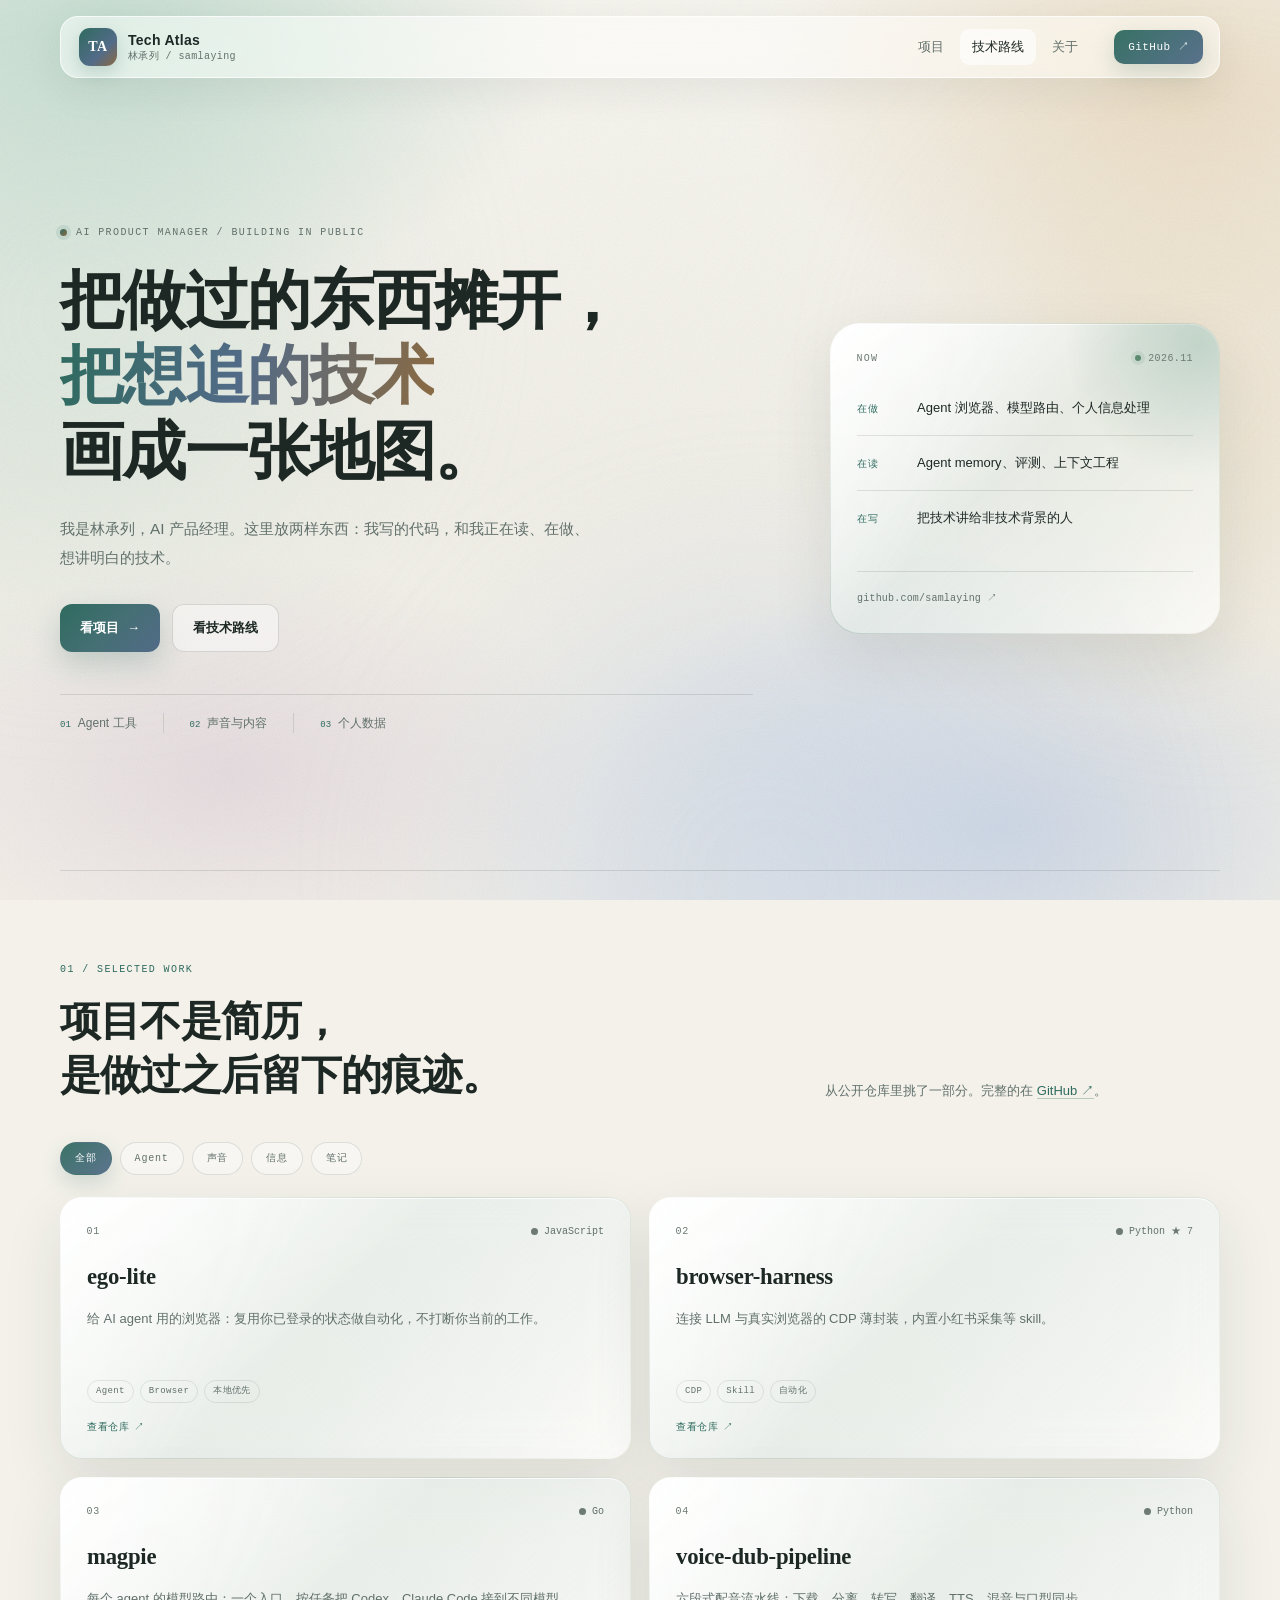
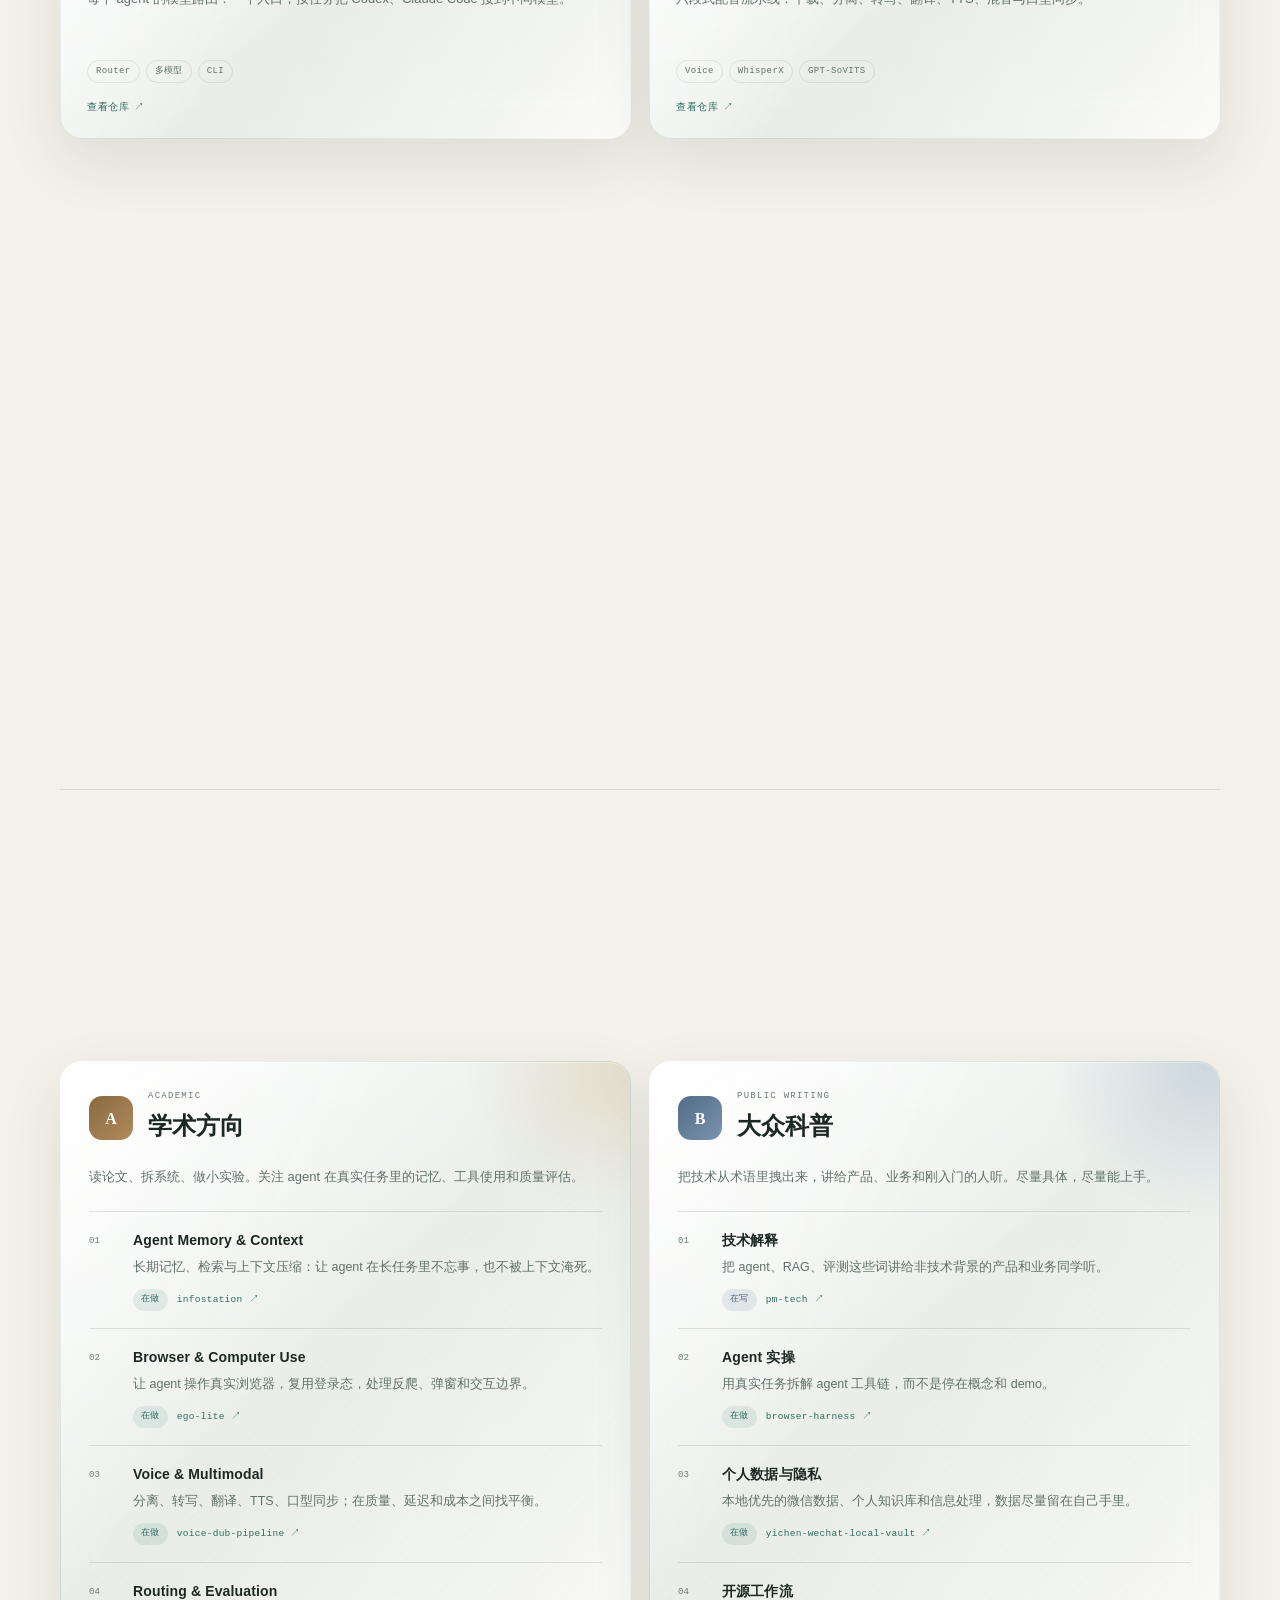
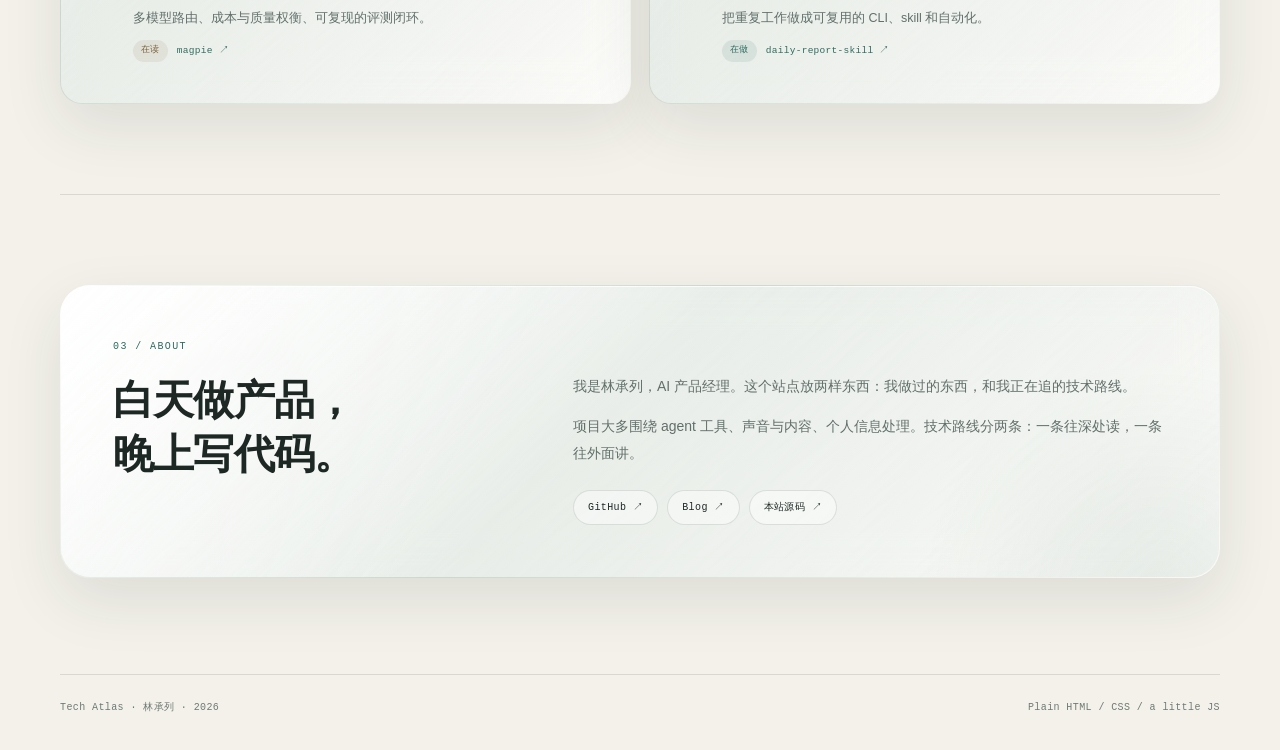
==== index.html @ 378dc0a2 "Launch Tech Atlas: projects and technical tracks" ====
<!DOCTYPE html>
<html lang="zh-CN">
<head>
  <meta charset="UTF-8">
  <meta name="viewport" content="width=device-width, initial-scale=1.0">
  <meta name="description" content="林承列（samlaying）的 GitHub 项目与技术路线：AI agent、浏览器自动化、声音与内容、个人信息处理；以及学术与大众科普两条线。">
  <meta name="theme-color" content="#f3f1ea">
  <meta property="og:title" content="Tech Atlas · 林承列">
  <meta property="og:description" content="我做过的东西，和我正在追的技术路线。">
  <meta property="og:type" content="website">
  <title>Tech Atlas · 林承列</title>
  <link rel="icon" href="data:image/svg+xml,%3Csvg xmlns='http://www.w3.org/2000/svg' viewBox='0 0 64 64'%3E%3Cdefs%3E%3ClinearGradient id='g' x1='0' y1='0' x2='1' y2='1'%3E%3Cstop offset='0' stop-color='%232f6b5f'/%3E%3Cstop offset='1' stop-color='%23526b88'/%3E%3C/linearGradient%3E%3C/defs%3E%3Crect width='64' height='64' rx='16' fill='url(%23g)'/%3E%3Ctext x='32' y='42' font-family='Georgia,serif' font-size='24' font-weight='700' fill='%23fff' text-anchor='middle'%3ETA%3C/text%3E%3C/svg%3E">
  <link rel="stylesheet" href="./styles.css">
</head>
<body>
  <a class="skip-link" href="#main">跳到主要内容</a>

  <div class="backdrop" aria-hidden="true">
    <span class="wash wash-a"></span>
    <span class="wash wash-b"></span>
    <span class="wash wash-c"></span>
    <span class="grain"></span>
  </div>

  <header class="nav">
    <a class="brand" href="#top" aria-label="Tech Atlas 首页">
      <span class="brand-mark" aria-hidden="true">TA</span>
      <span class="brand-text">
        <strong>Tech Atlas</strong>
        <small>林承列 / samlaying</small>
      </span>
    </a>

    <nav class="nav-links" aria-label="主导航">
      <a href="#work">项目</a>
      <a href="#tracks">技术路线</a>
      <a href="#about">关于</a>
    </nav>

    <a class="nav-cta" href="https://github.com/samlaying" target="_blank" rel="noreferrer">
      GitHub <span aria-hidden="true">↗</span>
    </a>
  </header>

  <main id="main">
    <section class="hero" id="top">
      <div class="hero-copy">
        <p class="eyebrow"><span class="eyebrow-dot"></span>AI PRODUCT MANAGER / BUILDING IN PUBLIC</p>
        <h1>
          把做过的东西摊开，<br>
          <span class="grad">把想追的技术</span><br>
          画成一张地图。
        </h1>
        <p class="lede">我是林承列，AI 产品经理。这里放两样东西：我写的代码，和我正在读、在做、想讲明白的技术。</p>
        <div class="hero-actions">
          <a class="button button-primary" href="#work">看项目 <span aria-hidden="true">→</span></a>
          <a class="button button-ghost" href="#tracks">看技术路线</a>
        </div>
        <ul class="hero-meta" aria-label="关注方向">
          <li><span>01</span> Agent 工具</li>
          <li><span>02</span> 声音与内容</li>
          <li><span>03</span> 个人数据</li>
        </ul>
      </div>

      <aside class="hero-card glass" aria-label="当前状态">
        <div class="card-head">
          <span>NOW</span>
          <span class="status"><i></i>2026.11</span>
        </div>
        <div class="now-list">
          <div class="now-item">
            <span class="now-k">在做</span>
            <p>Agent 浏览器、模型路由、个人信息处理</p>
          </div>
          <div class="now-item">
            <span class="now-k">在读</span>
            <p>Agent memory、评测、上下文工程</p>
          </div>
          <div class="now-item">
            <span class="now-k">在写</span>
            <p>把技术讲给非技术背景的人</p>
          </div>
        </div>
        <div class="card-foot">
          <a href="https://github.com/samlaying" target="_blank" rel="noreferrer">github.com/samlaying ↗</a>
        </div>
      </aside>
    </section>

    <section class="section" id="work">
      <header class="section-head" data-reveal>
        <div>
          <p class="section-kicker">01 / SELECTED WORK</p>
          <h2>项目不是简历，<br>是做过之后留下的痕迹。</h2>
        </div>
        <p class="section-note">从公开仓库里挑了一部分。完整的在 <a href="https://github.com/samlaying?tab=repositories" target="_blank" rel="noreferrer">GitHub ↗</a>。</p>
      </header>

      <div class="filters" role="group" aria-label="项目筛选" data-reveal>
        <button class="filter is-active" type="button" data-filter="all" aria-pressed="true">全部</button>
        <button class="filter" type="button" data-filter="agent" aria-pressed="false">Agent</button>
        <button class="filter" type="button" data-filter="voice" aria-pressed="false">声音</button>
        <button class="filter" type="button" data-filter="info" aria-pressed="false">信息</button>
        <button class="filter" type="button" data-filter="notes" aria-pressed="false">笔记</button>
      </div>

      <div class="project-grid">
        <article class="project glass" data-category="agent" data-reveal>
          <div class="project-top">
            <span class="project-index">01</span>
            <span class="project-lang"><i class="lang-js"></i>JavaScript</span>
          </div>
          <h3><a href="https://github.com/samlaying/ego-lite" target="_blank" rel="noreferrer">ego-lite</a></h3>
          <p>给 AI agent 用的浏览器：复用你已登录的状态做自动化，不打断你当前的工作。</p>
          <div class="project-tags"><span>Agent</span><span>Browser</span><span>本地优先</span></div>
          <a class="project-link" href="https://github.com/samlaying/ego-lite" target="_blank" rel="noreferrer" aria-label="打开 ego-lite 仓库">查看仓库 <span aria-hidden="true">↗</span></a>
        </article>

        <article class="project glass" data-category="agent" data-reveal>
          <div class="project-top">
            <span class="project-index">02</span>
            <span class="project-lang"><i class="lang-python"></i>Python <b>★ 7</b></span>
          </div>
          <h3><a href="https://github.com/samlaying/browser-harness" target="_blank" rel="noreferrer">browser-harness</a></h3>
          <p>连接 LLM 与真实浏览器的 CDP 薄封装，内置小红书采集等 skill。</p>
          <div class="project-tags"><span>CDP</span><span>Skill</span><span>自动化</span></div>
          <a class="project-link" href="https://github.com/samlaying/browser-harness" target="_blank" rel="noreferrer" aria-label="打开 browser-harness 仓库">查看仓库 <span aria-hidden="true">↗</span></a>
        </article>

        <article class="project glass" data-category="agent" data-reveal>
          <div class="project-top">
            <span class="project-index">03</span>
            <span class="project-lang"><i class="lang-go"></i>Go</span>
          </div>
          <h3><a href="https://github.com/samlaying/magpie" target="_blank" rel="noreferrer">magpie</a></h3>
          <p>每个 agent 的模型路由：一个入口，按任务把 Codex、Claude Code 接到不同模型。</p>
          <div class="project-tags"><span>Router</span><span>多模型</span><span>CLI</span></div>
          <a class="project-link" href="https://github.com/samlaying/magpie" target="_blank" rel="noreferrer" aria-label="打开 magpie 仓库">查看仓库 <span aria-hidden="true">↗</span></a>
        </article>

        <article class="project glass" data-category="voice" data-reveal>
          <div class="project-top">
            <span class="project-index">04</span>
            <span class="project-lang"><i class="lang-python"></i>Python</span>
          </div>
          <h3><a href="https://github.com/samlaying/voice-dub-pipeline" target="_blank" rel="noreferrer">voice-dub-pipeline</a></h3>
          <p>六段式配音流水线：下载、分离、转写、翻译、TTS、混音与口型同步。</p>
          <div class="project-tags"><span>Voice</span><span>WhisperX</span><span>GPT-SoVITS</span></div>
          <a class="project-link" href="https://github.com/samlaying/voice-dub-pipeline" target="_blank" rel="noreferrer" aria-label="打开 voice-dub-pipeline 仓库">查看仓库 <span aria-hidden="true">↗</span></a>
        </article>

        <article class="project glass" data-category="info" data-reveal>
          <div class="project-top">
            <span class="project-index">05</span>
            <span class="project-lang"><i class="lang-js"></i>JavaScript</span>
          </div>
          <h3><a href="https://github.com/samlaying/infostation" target="_blank" rel="noreferrer">infostation</a></h3>
          <p>AI 驱动的个人信息处理中枢，把碎片信息整理成可检索、可复用的结构。</p>
          <div class="project-tags"><span>Info</span><span>SQLite</span><span>Agent</span></div>
          <a class="project-link" href="https://github.com/samlaying/infostation" target="_blank" rel="noreferrer" aria-label="打开 infostation 仓库">查看仓库 <span aria-hidden="true">↗</span></a>
        </article>

        <article class="project glass" data-category="info" data-reveal>
          <div class="project-top">
            <span class="project-index">06</span>
            <span class="project-lang"><i class="lang-python"></i>Python <b>★ 25</b></span>
          </div>
          <h3><a href="https://github.com/samlaying/daily-report-skill" target="_blank" rel="noreferrer">daily-report-skill</a></h3>
          <p>截图 → AI 分析 → 分类 → Markdown 日报，把每天的输入沉淀成可回看的记录。</p>
          <div class="project-tags"><span>Workflow</span><span>Vision</span><span>Markdown</span></div>
          <a class="project-link" href="https://github.com/samlaying/daily-report-skill" target="_blank" rel="noreferrer" aria-label="打开 daily-report-skill 仓库">查看仓库 <span aria-hidden="true">↗</span></a>
        </article>

        <article class="project glass" data-category="notes" data-reveal>
          <div class="project-top">
            <span class="project-index">07</span>
            <span class="project-lang"><i class="lang-python"></i>Python</span>
          </div>
          <h3><a href="https://github.com/samlaying/md2resume" target="_blank" rel="noreferrer">md2resume</a></h3>
          <p>Markdown + 证件照生成简历 PDF / HTML / PNG，让内容与排版分开。</p>
          <div class="project-tags"><span>Resume</span><span>Markdown</span><span>PDF</span></div>
          <a class="project-link" href="https://github.com/samlaying/md2resume" target="_blank" rel="noreferrer" aria-label="打开 md2resume 仓库">查看仓库 <span aria-hidden="true">↗</span></a>
        </article>

        <article class="project glass" data-category="notes" data-reveal>
          <div class="project-top">
            <span class="project-index">08</span>
            <span class="project-lang"><i class="lang-python"></i>Python</span>
          </div>
          <h3><a href="https://github.com/samlaying/pm-tech" target="_blank" rel="noreferrer">pm-tech</a></h3>
          <p>写给非技术背景产品经理的技术科普：10 个模块，短文独立可读。</p>
          <div class="project-tags"><span>Writing</span><span>PM</span><span>科普</span></div>
          <a class="project-link" href="https://github.com/samlaying/pm-tech" target="_blank" rel="noreferrer" aria-label="打开 pm-tech 仓库">查看仓库 <span aria-hidden="true">↗</span></a>
        </article>
      </div>
    </section>

    <section class="section" id="tracks">
      <header class="section-head" data-reveal>
        <div>
          <p class="section-kicker">02 / TRACKS</p>
          <h2>两条线：<br>一条往深处读，一条往外面讲。</h2>
        </div>
        <p class="section-note">不是完整的知识体系，是最近持续投入、愿意反复琢磨的方向。</p>
      </header>

      <div class="track-grid">
        <article class="track glass track-academic" data-reveal>
          <header class="track-head">
            <span class="track-mark">A</span>
            <div>
              <p class="track-en">ACADEMIC</p>
              <h3>学术方向</h3>
            </div>
          </header>
          <p class="track-intro">读论文、拆系统、做小实验。关注 agent 在真实任务里的记忆、工具使用和质量评估。</p>
          <ol class="track-list">
            <li>
              <span class="track-no">01</span>
              <div class="track-body">
                <h4>Agent Memory &amp; Context</h4>
                <p>长期记忆、检索与上下文压缩：让 agent 在长任务里不忘事，也不被上下文淹死。</p>
                <div class="track-foot"><span class="pill pill-doing">在做</span><a href="https://github.com/samlaying/infostation" target="_blank" rel="noreferrer">infostation ↗</a></div>
              </div>
            </li>
            <li>
              <span class="track-no">02</span>
              <div class="track-body">
                <h4>Browser &amp; Computer Use</h4>
                <p>让 agent 操作真实浏览器，复用登录态，处理反爬、弹窗和交互边界。</p>
                <div class="track-foot"><span class="pill pill-doing">在做</span><a href="https://github.com/samlaying/ego-lite" target="_blank" rel="noreferrer">ego-lite ↗</a></div>
              </div>
            </li>
            <li>
              <span class="track-no">03</span>
              <div class="track-body">
                <h4>Voice &amp; Multimodal</h4>
                <p>分离、转写、翻译、TTS、口型同步；在质量、延迟和成本之间找平衡。</p>
                <div class="track-foot"><span class="pill pill-doing">在做</span><a href="https://github.com/samlaying/voice-dub-pipeline" target="_blank" rel="noreferrer">voice-dub-pipeline ↗</a></div>
              </div>
            </li>
            <li>
              <span class="track-no">04</span>
              <div class="track-body">
                <h4>Routing &amp; Evaluation</h4>
                <p>多模型路由、成本与质量权衡、可复现的评测闭环。</p>
                <div class="track-foot"><span class="pill pill-reading">在读</span><a href="https://github.com/samlaying/magpie" target="_blank" rel="noreferrer">magpie ↗</a></div>
              </div>
            </li>
          </ol>
        </article>

        <article class="track glass track-public" data-reveal>
          <header class="track-head">
            <span class="track-mark">B</span>
            <div>
              <p class="track-en">PUBLIC WRITING</p>
              <h3>大众科普</h3>
            </div>
          </header>
          <p class="track-intro">把技术从术语里拽出来，讲给产品、业务和刚入门的人听。尽量具体，尽量能上手。</p>
          <ol class="track-list">
            <li>
              <span class="track-no">01</span>
              <div class="track-body">
                <h4>技术解释</h4>
                <p>把 agent、RAG、评测这些词讲给非技术背景的产品和业务同学听。</p>
                <div class="track-foot"><span class="pill pill-writing">在写</span><a href="https://github.com/samlaying/pm-tech" target="_blank" rel="noreferrer">pm-tech ↗</a></div>
              </div>
            </li>
            <li>
              <span class="track-no">02</span>
              <div class="track-body">
                <h4>Agent 实操</h4>
                <p>用真实任务拆解 agent 工具链，而不是停在概念和 demo。</p>
                <div class="track-foot"><span class="pill pill-doing">在做</span><a href="https://github.com/samlaying/browser-harness" target="_blank" rel="noreferrer">browser-harness ↗</a></div>
              </div>
            </li>
            <li>
              <span class="track-no">03</span>
              <div class="track-body">
                <h4>个人数据与隐私</h4>
                <p>本地优先的微信数据、个人知识库和信息处理，数据尽量留在自己手里。</p>
                <div class="track-foot"><span class="pill pill-doing">在做</span><a href="https://github.com/samlaying/yichen-wechat-local-vault" target="_blank" rel="noreferrer">yichen-wechat-local-vault ↗</a></div>
              </div>
            </li>
            <li>
              <span class="track-no">04</span>
              <div class="track-body">
                <h4>开源工作流</h4>
                <p>把重复工作做成可复用的 CLI、skill 和自动化。</p>
                <div class="track-foot"><span class="pill pill-doing">在做</span><a href="https://github.com/samlaying/daily-report-skill" target="_blank" rel="noreferrer">daily-report-skill ↗</a></div>
              </div>
            </li>
          </ol>
        </article>
      </div>
    </section>

    <section class="section about" id="about">
      <div class="about-panel glass" data-reveal>
        <p class="section-kicker">03 / ABOUT</p>
        <div class="about-grid">
          <div>
            <h2>白天做产品，<br>晚上写代码。</h2>
          </div>
          <div class="about-copy">
            <p>我是林承列，AI 产品经理。这个站点放两样东西：我做过的东西，和我正在追的技术路线。</p>
            <p>项目大多围绕 agent 工具、声音与内容、个人信息处理。技术路线分两条：一条往深处读，一条往外面讲。</p>
            <div class="about-links">
              <a href="https://github.com/samlaying" target="_blank" rel="noreferrer">GitHub <span aria-hidden="true">↗</span></a>
              <a href="https://justin3go.com" target="_blank" rel="noreferrer">Blog <span aria-hidden="true">↗</span></a>
              <a href="https://github.com/samlaying/tech-atlas" target="_blank" rel="noreferrer">本站源码 <span aria-hidden="true">↗</span></a>
            </div>
          </div>
        </div>
      </div>
    </section>
  </main>

  <footer class="footer">
    <p>Tech Atlas · 林承列 · <span id="year">2026</span></p>
    <p>Plain HTML / CSS / a little JS</p>
  </footer>

  <script src="./script.js"></script>
</body>
</html>
---- styles.css ----
:root {
  --paper: #f3f1ea;
  --ink: #1d2825;
  --muted: #61706b;
  --faint: #6d7a74;
  --line: rgba(29, 40, 37, 0.12);
  --line-strong: rgba(29, 40, 37, 0.2);
  --accent: #2f6b5f;
  --accent-2: #526b88;
  --ochre: #8a6a42;
  --glass: rgba(255, 255, 255, 0.52);
  --glass-strong: rgba(255, 255, 255, 0.72);
  --shadow: 0 22px 60px rgba(32, 48, 44, 0.1);
  --shadow-lift: 0 28px 70px rgba(32, 48, 44, 0.14);
  --radius: 22px;
  --radius-lg: 30px;
  --serif: "Songti SC", "Noto Serif SC", "Source Han Serif SC", "STSong", Georgia, serif;
  --sans: -apple-system, BlinkMacSystemFont, "PingFang SC", "Noto Sans SC", "Microsoft YaHei", sans-serif;
  --mono: "SF Mono", "JetBrains Mono", "Cascadia Code", Menlo, Consolas, monospace;
}

* {
  box-sizing: border-box;
}

html {
  scroll-behavior: smooth;
}

body {
  margin: 0;
  background: var(--paper);
  color: var(--ink);
  font-family: var(--sans);
  font-size: 16px;
  line-height: 1.7;
  -webkit-font-smoothing: antialiased;
  text-rendering: optimizeLegibility;
  overflow-x: hidden;
}

a {
  color: inherit;
  text-decoration: none;
}

button {
  font: inherit;
}

::selection {
  background: rgba(47, 107, 95, 0.2);
}

a:focus-visible,
button:focus-visible {
  outline: 2px solid rgba(47, 107, 95, 0.55);
  outline-offset: 3px;
  border-radius: 4px;
}

.skip-link {
  position: fixed;
  top: -100px;
  left: 24px;
  z-index: 100;
  padding: 10px 16px;
  border-radius: 10px;
  background: var(--ink);
  color: #fff;
  transition: top 0.2s ease;
}

.skip-link:focus {
  top: 16px;
}

/* ---------- background ---------- */

.backdrop {
  position: fixed;
  inset: 0;
  z-index: -2;
  overflow: hidden;
  background:
    radial-gradient(52% 44% at 8% 4%, rgba(190, 219, 205, 0.85) 0%, rgba(190, 219, 205, 0) 70%),
    radial-gradient(46% 38% at 92% 10%, rgba(232, 216, 188, 0.78) 0%, rgba(232, 216, 188, 0) 72%),
    radial-gradient(48% 42% at 78% 92%, rgba(190, 204, 226, 0.72) 0%, rgba(190, 204, 226, 0) 70%),
    radial-gradient(40% 34% at 18% 86%, rgba(214, 199, 214, 0.5) 0%, rgba(214, 199, 214, 0) 72%),
    linear-gradient(180deg, #f7f5ef 0%, #f1efe8 52%, #f5f2ea 100%);
}

.wash {
  position: absolute;
  border-radius: 50%;
  filter: blur(90px);
  opacity: 0.5;
  will-change: transform;
}

.wash-a {
  width: 520px;
  height: 520px;
  left: -180px;
  top: 6%;
  background: linear-gradient(140deg, #bcd9ca, #dce8df);
  animation: drift-a 28s ease-in-out infinite alternate;
}

.wash-b {
  width: 460px;
  height: 460px;
  right: -160px;
  top: 18%;
  background: linear-gradient(140deg, #e7d5b6, #efe3cc);
  animation: drift-b 34s ease-in-out infinite alternate;
}

.wash-c {
  width: 560px;
  height: 560px;
  left: 38%;
  bottom: -260px;
  background: linear-gradient(140deg, #c3d1e5, #d9e1ec);
  animation: drift-c 30s ease-in-out infinite alternate;
}

.grain {
  position: absolute;
  inset: 0;
  opacity: 0.24;
  pointer-events: none;
  background-image: url("data:image/svg+xml,%3Csvg xmlns='http://www.w3.org/2000/svg' width='180' height='180'%3E%3Cfilter id='n'%3E%3CfeTurbulence type='fractalNoise' baseFrequency='.85' numOctaves='3' stitchTiles='stitch'/%3E%3C/filter%3E%3Crect width='100%25' height='100%25' filter='url(%23n)' opacity='.38'/%3E%3C/svg%3E");
  mix-blend-mode: multiply;
}

@keyframes drift-a {
  from { transform: translate3d(0, 0, 0) scale(1); }
  to { transform: translate3d(60px, 40px, 0) scale(1.08); }
}

@keyframes drift-b {
  from { transform: translate3d(0, 0, 0) scale(1); }
  to { transform: translate3d(-50px, 30px, 0) scale(1.06); }
}

@keyframes drift-c {
  from { transform: translate3d(0, 0, 0) scale(1); }
  to { transform: translate3d(30px, -40px, 0) scale(1.05); }
}

/* ---------- glass ---------- */

.glass {
  position: relative;
  background:
    linear-gradient(145deg, rgba(255, 255, 255, 0.7), rgba(255, 255, 255, 0.4)) padding-box,
    linear-gradient(135deg, rgba(255, 255, 255, 0.95), rgba(128, 166, 153, 0.34) 46%, rgba(255, 255, 255, 0.58)) border-box;
  border: 1px solid transparent;
  border-radius: var(--radius);
  box-shadow: var(--shadow), inset 0 1px 0 rgba(255, 255, 255, 0.72);
  -webkit-backdrop-filter: blur(22px) saturate(128%);
  backdrop-filter: blur(22px) saturate(128%);
}

.glass::before {
  content: "";
  position: absolute;
  inset: 0;
  border-radius: inherit;
  pointer-events: none;
  background: linear-gradient(120deg, rgba(255, 255, 255, 0.5), rgba(255, 255, 255, 0) 38%);
  opacity: 0.65;
}

.glass > * {
  position: relative;
  z-index: 1;
}

@supports not ((backdrop-filter: blur(1px)) or (-webkit-backdrop-filter: blur(1px))) {
  .glass {
    background: rgba(255, 255, 255, 0.9);
  }
}

/* ---------- nav ---------- */

.nav {
  position: sticky;
  top: 16px;
  z-index: 40;
  width: min(1160px, calc(100% - 48px));
  margin: 16px auto 0;
  padding: 11px 16px 11px 18px;
  display: flex;
  align-items: center;
  gap: 24px;
  border: 1px solid rgba(255, 255, 255, 0.7);
  border-radius: 18px;
  background: rgba(255, 255, 255, 0.52);
  box-shadow: 0 12px 40px rgba(32, 48, 44, 0.07);
  -webkit-backdrop-filter: blur(20px) saturate(140%);
  backdrop-filter: blur(20px) saturate(140%);
}

.brand {
  display: inline-flex;
  align-items: center;
  gap: 11px;
  min-width: 0;
}

.brand-mark {
  width: 38px;
  height: 38px;
  display: grid;
  place-items: center;
  flex: 0 0 auto;
  border-radius: 11px;
  background: linear-gradient(135deg, #2f6b5f 0%, #526b88 62%, #8a6a42 100%);
  color: #fff;
  font-family: var(--serif);
  font-size: 14px;
  font-weight: 700;
  letter-spacing: 0.04em;
  box-shadow: 0 6px 18px rgba(47, 107, 95, 0.22);
}

.brand-text {
  display: flex;
  flex-direction: column;
  line-height: 1.15;
}

.brand-text strong {
  font-size: 14px;
  font-weight: 650;
  letter-spacing: 0.02em;
}

.brand-text small {
  margin-top: 3px;
  color: var(--muted);
  font-family: var(--mono);
  font-size: 10px;
  letter-spacing: 0.04em;
}

.nav-links {
  display: flex;
  align-items: center;
  gap: 4px;
  margin-left: auto;
}

.nav-links a {
  padding: 7px 12px;
  border-radius: 9px;
  color: var(--muted);
  font-size: 13px;
  transition: background 0.2s ease, color 0.2s ease;
}

.nav-links a:hover,
.nav-links a[aria-current="true"] {
  background: rgba(255, 255, 255, 0.6);
  color: var(--ink);
}

.nav-cta {
  flex: 0 0 auto;
  padding: 8px 14px;
  border-radius: 10px;
  background: linear-gradient(135deg, rgba(47, 107, 95, 0.96), rgba(82, 107, 136, 0.96));
  color: #fff;
  font-family: var(--mono);
  font-size: 11px;
  letter-spacing: 0.04em;
  box-shadow: 0 8px 22px rgba(47, 107, 95, 0.2);
  transition: transform 0.2s ease, box-shadow 0.2s ease;
}

.nav-cta:hover {
  transform: translateY(-1px);
  box-shadow: 0 12px 26px rgba(47, 107, 95, 0.26);
}

/* ---------- layout ---------- */

main {
  width: min(1160px, calc(100% - 48px));
  margin: 0 auto;
}

.hero {
  min-height: calc(100vh - 108px);
  display: grid;
  grid-template-columns: minmax(0, 1.28fr) minmax(320px, 0.72fr);
  gap: clamp(36px, 6vw, 84px);
  align-items: center;
  padding: clamp(64px, 9vh, 110px) 0 72px;
}

.eyebrow,
.section-kicker,
.track-en {
  margin: 0;
  color: var(--muted);
  font-family: var(--mono);
  font-size: 10px;
  font-weight: 500;
  letter-spacing: 0.14em;
  text-transform: uppercase;
}

.eyebrow {
  display: flex;
  align-items: center;
  gap: 9px;
  margin-bottom: 22px;
}

.eyebrow-dot {
  width: 7px;
  height: 7px;
  border-radius: 50%;
  background: linear-gradient(135deg, #2f6b5f, #8a6a42);
  box-shadow: 0 0 0 4px rgba(47, 107, 95, 0.1);
}

h1 {
  margin: 0;
  font-family: var(--serif);
  font-size: clamp(2.55rem, 5vw, 4.5rem);
  font-weight: 600;
  line-height: 1.18;
  letter-spacing: -0.025em;
}

.grad {
  background: linear-gradient(100deg, #2f6b5f 0%, #526b88 48%, #8a6a42 100%);
  -webkit-background-clip: text;
  background-clip: text;
  color: transparent;
}

.lede {
  max-width: 35em;
  margin: 26px 0 0;
  color: var(--muted);
  font-size: clamp(0.95rem, 1.2vw, 1.05rem);
  line-height: 1.85;
}

.hero-actions {
  display: flex;
  flex-wrap: wrap;
  gap: 12px;
  margin-top: 32px;
}

.button {
  display: inline-flex;
  align-items: center;
  gap: 8px;
  padding: 12px 20px;
  border-radius: 12px;
  font-size: 13px;
  font-weight: 600;
  transition: transform 0.2s ease, box-shadow 0.2s ease, background 0.2s ease;
}

.button-primary {
  background: linear-gradient(135deg, #2f6b5f 0%, #456f74 52%, #526b88 100%);
  color: #fff;
  box-shadow: 0 12px 28px rgba(47, 107, 95, 0.22);
}

.button-primary:hover {
  transform: translateY(-2px);
  box-shadow: 0 16px 34px rgba(47, 107, 95, 0.28);
}

.button-ghost {
  border: 1px solid rgba(29, 40, 37, 0.14);
  background: rgba(255, 255, 255, 0.44);
  color: var(--ink);
  -webkit-backdrop-filter: blur(12px);
  backdrop-filter: blur(12px);
}

.button-ghost:hover {
  background: rgba(255, 255, 255, 0.72);
  transform: translateY(-2px);
}

.hero-meta {
  display: flex;
  flex-wrap: wrap;
  gap: 0;
  margin: 42px 0 0;
  padding: 18px 0 0;
  border-top: 1px solid var(--line);
  list-style: none;
}

.hero-meta li {
  display: flex;
  align-items: baseline;
  gap: 7px;
  padding-right: 26px;
  margin-right: 26px;
  border-right: 1px solid var(--line);
  color: var(--muted);
  font-size: 12px;
}

.hero-meta li:last-child {
  padding-right: 0;
  margin-right: 0;
  border-right: 0;
}

.hero-meta span {
  color: var(--accent);
  font-family: var(--mono);
  font-size: 9px;
}

.hero-card {
  border-radius: var(--radius-lg);
  padding: 26px;
  overflow: hidden;
}

.hero-card::after {
  content: "";
  position: absolute;
  width: 280px;
  height: 280px;
  right: -120px;
  top: -120px;
  border-radius: 50%;
  background: radial-gradient(circle, rgba(139, 178, 162, 0.42), rgba(139, 178, 162, 0) 68%);
  pointer-events: none;
}

.card-head,
.card-foot {
  display: flex;
  align-items: center;
  justify-content: space-between;
  gap: 12px;
  color: var(--faint);
  font-family: var(--mono);
  font-size: 10px;
  letter-spacing: 0.12em;
}

.status {
  display: inline-flex;
  align-items: center;
  gap: 7px;
  letter-spacing: 0.04em;
}

.status i {
  width: 6px;
  height: 6px;
  border-radius: 50%;
  background: #5c8b70;
  box-shadow: 0 0 0 4px rgba(92, 139, 112, 0.12);
}

.now-list {
  margin: 26px 0;
}

.now-item {
  display: grid;
  grid-template-columns: 48px 1fr;
  gap: 12px;
  padding: 16px 0;
  border-top: 1px solid var(--line);
}

.now-item:first-child {
  border-top: 0;
  padding-top: 4px;
}

.now-k {
  color: var(--accent);
  font-family: var(--mono);
  font-size: 10px;
  letter-spacing: 0.1em;
  padding-top: 4px;
}

.now-item p {
  margin: 0;
  color: var(--ink);
  font-size: 13px;
  line-height: 1.7;
}

.card-foot {
  padding-top: 18px;
  border-top: 1px solid var(--line);
}

.card-foot a {
  color: var(--muted);
  letter-spacing: 0.02em;
}

.card-foot a:hover {
  color: var(--accent);
}

/* ---------- sections ---------- */

.section {
  padding: clamp(72px, 10vh, 120px) 0;
  border-top: 1px solid var(--line);
}

.section-head {
  display: grid;
  grid-template-columns: minmax(0, 1.3fr) minmax(220px, 0.7fr);
  gap: 32px;
  align-items: end;
  margin-bottom: 40px;
}

.section-kicker {
  margin-bottom: 16px;
  color: var(--accent);
}

h2 {
  margin: 0;
  font-family: var(--serif);
  font-size: clamp(1.8rem, 3.2vw, 2.8rem);
  font-weight: 600;
  line-height: 1.32;
  letter-spacing: -0.02em;
}

.section-note {
  margin: 0;
  color: var(--muted);
  font-size: 13px;
  line-height: 1.8;
}

.section-note a {
  color: var(--accent);
  border-bottom: 1px solid rgba(47, 107, 95, 0.3);
}

/* ---------- filters ---------- */

.filters {
  display: flex;
  flex-wrap: wrap;
  gap: 8px;
  margin-bottom: 22px;
}

.filter {
  padding: 7px 14px;
  border: 1px solid rgba(29, 40, 37, 0.12);
  border-radius: 999px;
  background: rgba(255, 255, 255, 0.4);
  color: var(--muted);
  font-family: var(--mono);
  font-size: 10px;
  letter-spacing: 0.08em;
  cursor: pointer;
  transition: background 0.2s ease, color 0.2s ease, border-color 0.2s ease;
}

.filter:hover {
  border-color: rgba(47, 107, 95, 0.28);
  color: var(--ink);
}

.filter.is-active {
  border-color: transparent;
  background: linear-gradient(135deg, rgba(47, 107, 95, 0.94), rgba(82, 107, 136, 0.94));
  color: #fff;
  box-shadow: 0 8px 20px rgba(47, 107, 95, 0.18);
}

/* ---------- projects ---------- */

.project-grid {
  display: grid;
  grid-template-columns: repeat(2, minmax(0, 1fr));
  gap: 18px;
}

.project {
  display: flex;
  flex-direction: column;
  min-height: 262px;
  padding: 25px 26px 22px;
  transition: transform 0.25s ease, box-shadow 0.25s ease;
}

.project:hover {
  transform: translateY(-4px);
  box-shadow: var(--shadow-lift), inset 0 1px 0 rgba(255, 255, 255, 0.72);
}

.project-top {
  display: flex;
  align-items: center;
  justify-content: space-between;
  gap: 12px;
  margin-bottom: 18px;
}

.project-index {
  color: var(--faint);
  font-family: var(--mono);
  font-size: 10px;
  letter-spacing: 0.08em;
}

.project-lang {
  display: inline-flex;
  align-items: center;
  gap: 6px;
  color: var(--muted);
  font-family: var(--mono);
  font-size: 10px;
}

.project-lang b {
  color: var(--faint);
  font-weight: 500;
}

.project-lang i {
  width: 7px;
  height: 7px;
  border-radius: 50%;
  background: var(--faint);
}

.lang-js { background: #d8b64a; }
.lang-python { background: #5b8bb5; }
.lang-go { background: #57a6b8; }

.project h3 {
  margin: 0 0 10px;
  font-family: var(--serif);
  font-size: 1.42rem;
  font-weight: 600;
  letter-spacing: -0.01em;
}

.project h3 a {
  background: linear-gradient(90deg, var(--ink), var(--ink)) no-repeat 0 100% / 0 1px;
  transition: background-size 0.3s ease;
}

.project h3 a:hover {
  background-size: 100% 1px;
}

.project p {
  flex: 1;
  margin: 0;
  color: var(--muted);
  font-size: 13px;
  line-height: 1.8;
}

.project-tags {
  display: flex;
  flex-wrap: wrap;
  gap: 6px;
  margin: 18px 0 16px;
}

.project-tags span {
  padding: 3px 8px;
  border: 1px solid rgba(29, 40, 37, 0.1);
  border-radius: 999px;
  color: var(--muted);
  font-family: var(--mono);
  font-size: 9px;
  letter-spacing: 0.04em;
}

.project-link {
  display: inline-flex;
  align-items: center;
  gap: 5px;
  width: fit-content;
  color: var(--accent);
  font-family: var(--mono);
  font-size: 10px;
  letter-spacing: 0.06em;
}

.project-link span {
  transition: transform 0.2s ease;
}

.project-link:hover span {
  transform: translate(2px, -2px);
}

/* ---------- tracks ---------- */

.track-grid {
  display: grid;
  grid-template-columns: repeat(2, minmax(0, 1fr));
  gap: 18px;
}

.track {
  padding: 27px 28px 24px;
  overflow: hidden;
}

.track::after {
  content: "";
  position: absolute;
  width: 320px;
  height: 320px;
  right: -150px;
  top: -160px;
  border-radius: 50%;
  pointer-events: none;
}

.track-academic::after {
  background: radial-gradient(circle, rgba(210, 178, 128, 0.3), rgba(210, 178, 128, 0) 70%);
}

.track-public::after {
  background: radial-gradient(circle, rgba(133, 160, 191, 0.3), rgba(133, 160, 191, 0) 70%);
}

.track-head {
  display: flex;
  align-items: center;
  gap: 15px;
  margin-bottom: 18px;
}

.track-mark {
  width: 44px;
  height: 44px;
  display: grid;
  place-items: center;
  flex: 0 0 auto;
  border-radius: 13px;
  color: #fff;
  font-family: var(--serif);
  font-size: 16px;
  font-weight: 600;
}

.track-academic .track-mark {
  background: linear-gradient(135deg, #8a6a42, #b08a5b);
}

.track-public .track-mark {
  background: linear-gradient(135deg, #526b88, #7b93ad);
}

.track-head h3 {
  margin: 2px 0 0;
  font-family: var(--serif);
  font-size: 1.5rem;
  font-weight: 600;
}

.track-en {
  font-size: 9px;
  color: var(--faint);
}

.track-intro {
  margin: 0 0 22px;
  color: var(--muted);
  font-size: 13px;
  line-height: 1.8;
}

.track-list {
  margin: 0;
  padding: 0;
  list-style: none;
}

.track-list li {
  display: grid;
  grid-template-columns: 34px 1fr;
  gap: 10px;
  padding: 17px 0;
  border-top: 1px solid var(--line);
}

.track-no {
  color: var(--faint);
  font-family: var(--mono);
  font-size: 9px;
  padding-top: 5px;
}

.track-body h4 {
  margin: 0 0 5px;
  font-size: 14px;
  font-weight: 650;
  letter-spacing: 0.01em;
}

.track-body p {
  margin: 0;
  color: var(--muted);
  font-size: 12.5px;
  line-height: 1.75;
}

.track-foot {
  display: flex;
  align-items: center;
  gap: 9px;
  margin-top: 10px;
}

.track-foot a {
  color: var(--accent);
  font-family: var(--mono);
  font-size: 9.5px;
  letter-spacing: 0.03em;
}

.pill {
  padding: 3px 8px;
  border-radius: 999px;
  font-family: var(--mono);
  font-size: 9px;
  letter-spacing: 0.04em;
}

.pill-doing {
  background: rgba(47, 107, 95, 0.1);
  color: #2f6b5f;
}

.pill-reading {
  background: rgba(138, 106, 66, 0.11);
  color: #7c603c;
}

.pill-writing {
  background: rgba(82, 107, 136, 0.12);
  color: #4d6480;
}

/* ---------- about ---------- */

.about {
  padding-bottom: 96px;
}

.about-panel {
  padding: clamp(28px, 5vw, 52px);
  border-radius: var(--radius-lg);
  overflow: hidden;
}

.about-panel::after {
  content: "";
  position: absolute;
  width: 480px;
  height: 480px;
  right: -180px;
  bottom: -260px;
  border-radius: 50%;
  background: radial-gradient(circle, rgba(189, 205, 196, 0.35), rgba(189, 205, 196, 0) 70%);
  pointer-events: none;
}

.about-grid {
  display: grid;
  grid-template-columns: minmax(0, 0.8fr) minmax(0, 1.2fr);
  gap: clamp(28px, 5vw, 72px);
  align-items: start;
  margin-top: 18px;
}

.about-copy p {
  margin: 0 0 14px;
  color: var(--muted);
  font-size: 14px;
  line-height: 1.9;
}

.about-links {
  display: flex;
  flex-wrap: wrap;
  gap: 9px;
  margin-top: 24px;
}

.about-links a {
  padding: 8px 14px;
  border: 1px solid rgba(29, 40, 37, 0.12);
  border-radius: 999px;
  background: rgba(255, 255, 255, 0.42);
  font-family: var(--mono);
  font-size: 10px;
  letter-spacing: 0.04em;
  transition: background 0.2s ease, border-color 0.2s ease;
}

.about-links a:hover {
  background: rgba(255, 255, 255, 0.78);
  border-color: rgba(47, 107, 95, 0.3);
}

/* ---------- footer ---------- */

.footer {
  width: min(1160px, calc(100% - 48px));
  margin: 0 auto;
  padding: 24px 0 34px;
  display: flex;
  justify-content: space-between;
  gap: 16px;
  border-top: 1px solid var(--line);
  color: var(--faint);
  font-family: var(--mono);
  font-size: 10px;
  letter-spacing: 0.04em;
}

.footer p {
  margin: 0;
}

/* ---------- reveal ---------- */

.will-reveal {
  opacity: 0;
  transform: translateY(18px);
  transition: opacity 0.7s ease, transform 0.7s ease;
}

.will-reveal.is-visible {
  opacity: 1;
  transform: none;
}

/* ---------- responsive ---------- */

@media (max-width: 920px) {
  .hero {
    grid-template-columns: 1fr;
    min-height: 0;
    gap: 42px;
    padding-top: 72px;
  }

  .hero-card {
    max-width: 560px;
  }

  .section-head {
    grid-template-columns: 1fr;
    gap: 14px;
  }

  .track-grid {
    grid-template-columns: 1fr;
  }

  .about-grid {
    grid-template-columns: 1fr;
  }
}

@media (max-width: 720px) {
  .nav {
    top: 10px;
    width: calc(100% - 32px);
    margin-top: 10px;
    gap: 12px;
  }

  .nav-links {
    display: none;
  }

  .nav-cta {
    margin-left: auto;
  }

  main,
  .footer {
    width: calc(100% - 32px);
  }

  .hero {
    padding-top: 56px;
    padding-bottom: 56px;
  }

  h1 {
    font-size: clamp(2.2rem, 9vw, 3rem);
  }

  .lede {
    margin-top: 20px;
  }

  .hero-meta {
    margin-top: 32px;
  }

  .hero-meta li {
    padding-right: 14px;
    margin-right: 14px;
  }

  .project-grid {
    grid-template-columns: 1fr;
  }

  .project {
    min-height: 0;
  }

  .section {
    padding: 64px 0;
  }

  .about {
    padding-bottom: 64px;
  }

  .footer {
    flex-direction: column;
    gap: 6px;
  }
}

@media (prefers-reduced-motion: reduce) {
  html {
    scroll-behavior: auto;
  }

  *,
  *::before,
  *::after {
    animation-duration: 0.001ms !important;
    animation-iteration-count: 1 !important;
    transition-duration: 0.001ms !important;
  }

  .will-reveal {
    opacity: 1;
    transform: none;
  }
}
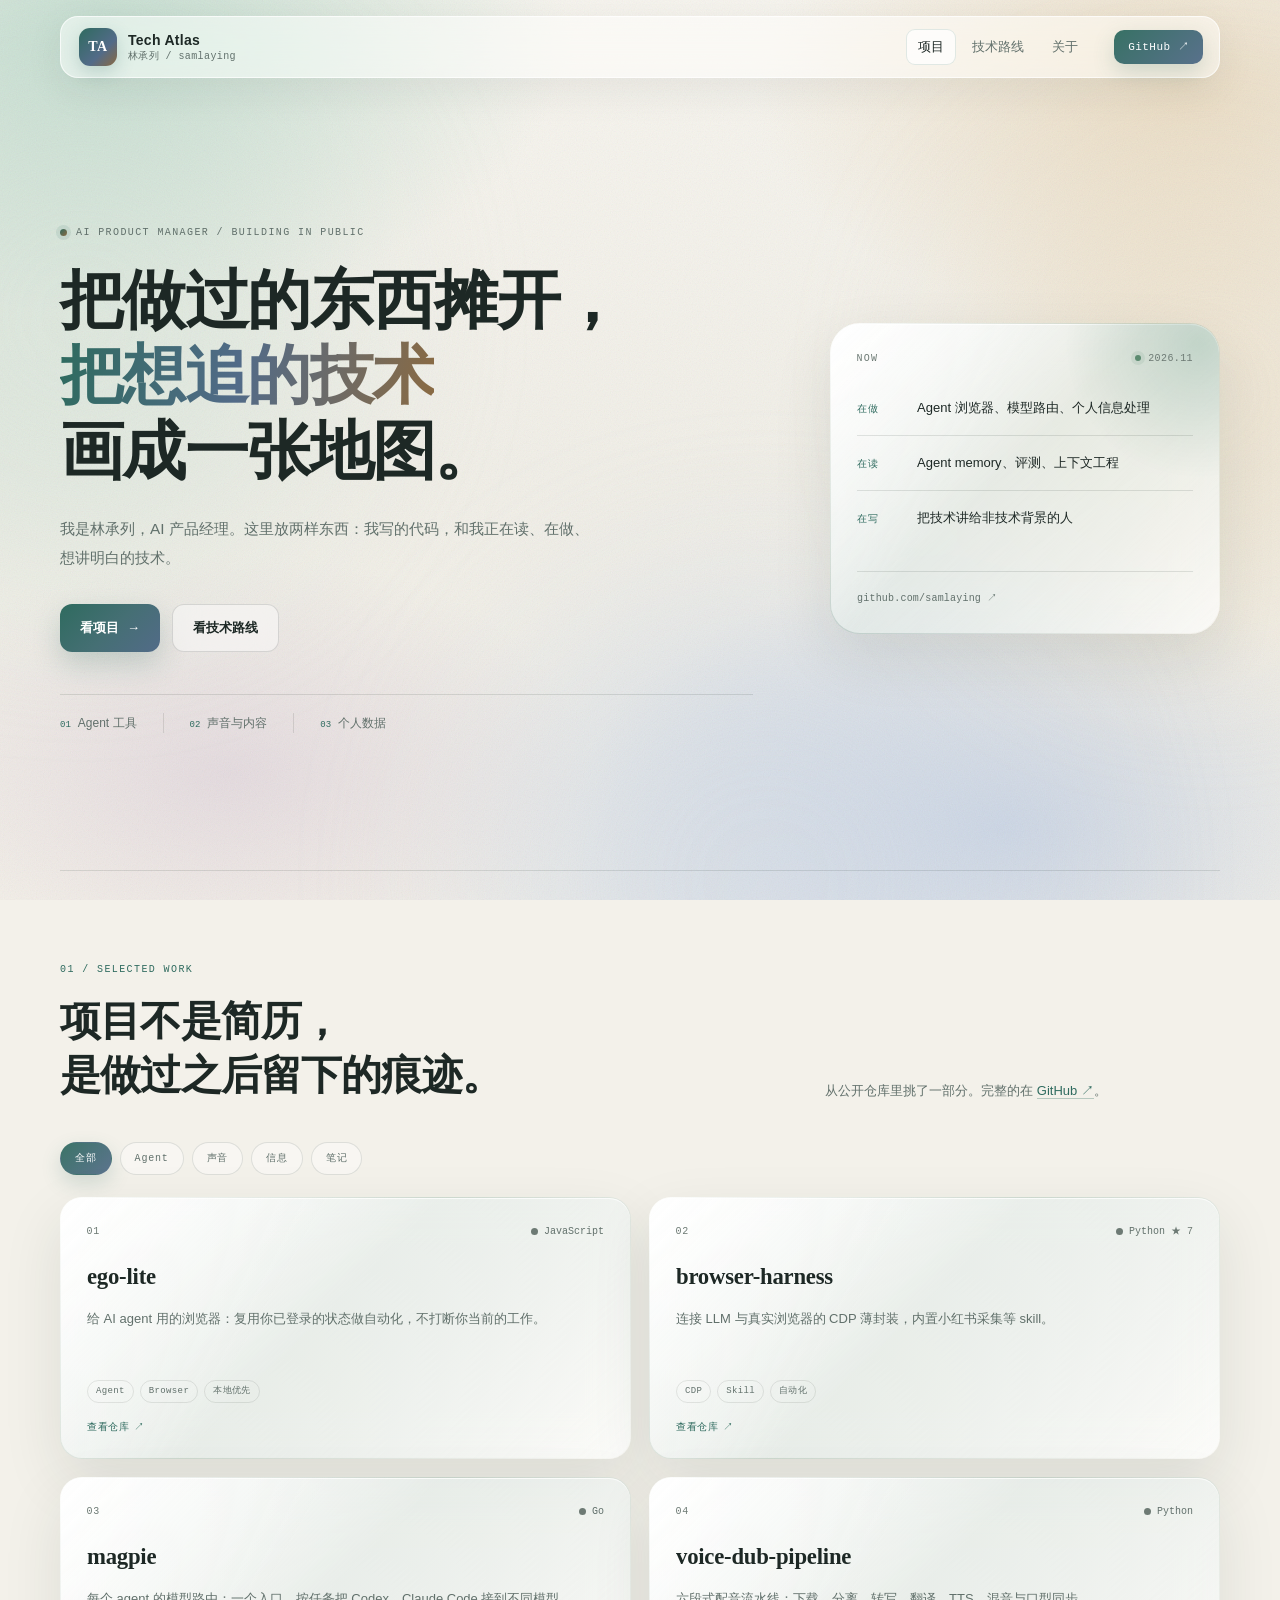
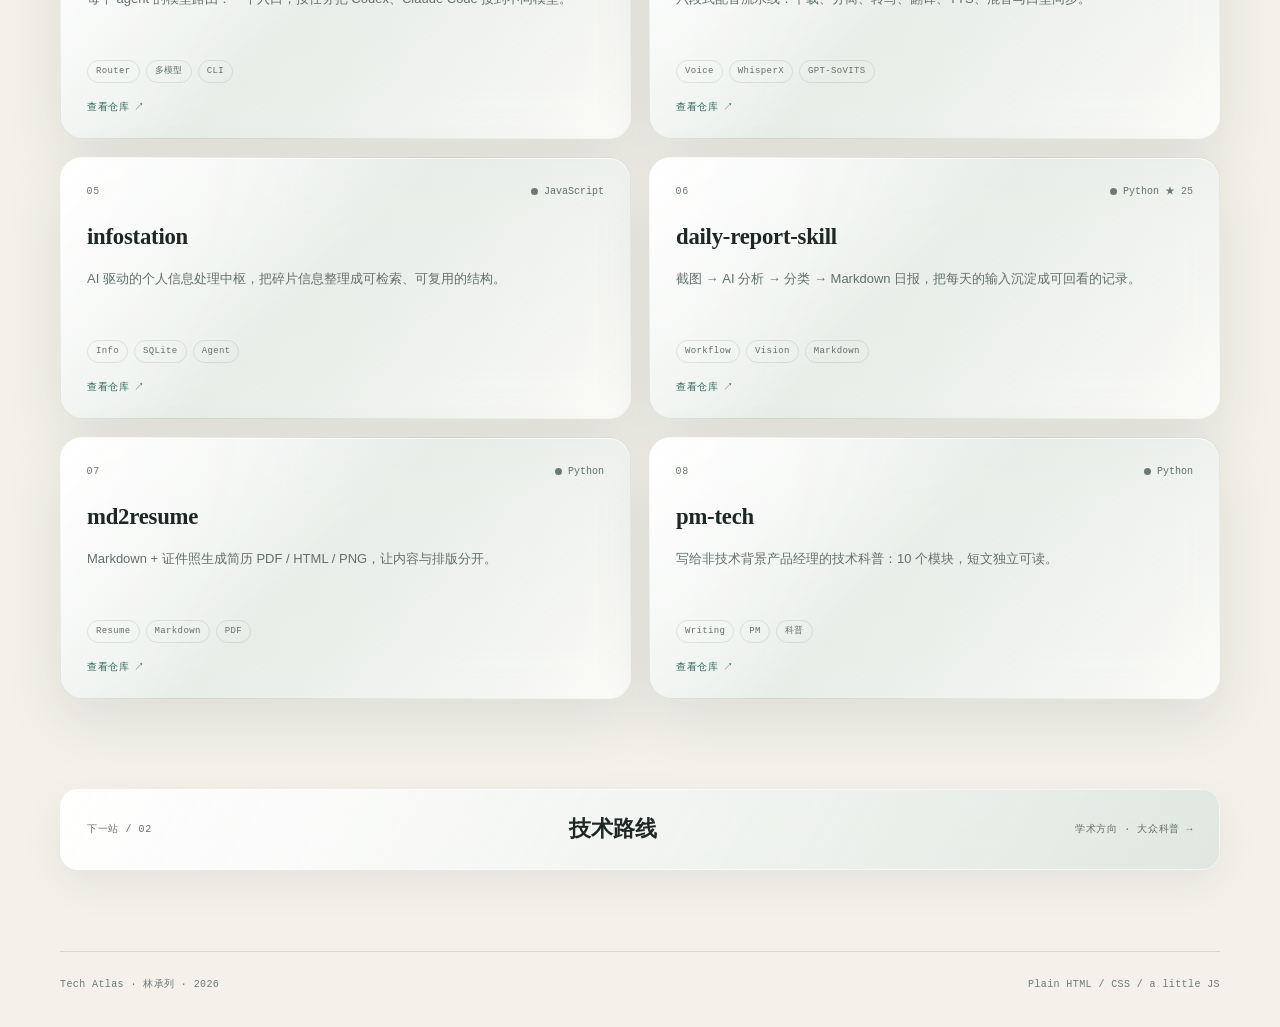
==== commit 501152ee: "Split site into project, tracks, and about pages" ====
--- a/index.html
+++ b/index.html
@@ -3,16 +3,16 @@
 <head>
   <meta charset="UTF-8">
   <meta name="viewport" content="width=device-width, initial-scale=1.0">
-  <meta name="description" content="林承列（samlaying）的 GitHub 项目与技术路线：AI agent、浏览器自动化、声音与内容、个人信息处理；以及学术与大众科普两条线。">
+  <meta name="description" content="林承列（samlaying）的 GitHub 项目：AI agent、浏览器自动化、声音与内容、个人信息处理。">
   <meta name="theme-color" content="#f3f1ea">
-  <meta property="og:title" content="Tech Atlas · 林承列">
-  <meta property="og:description" content="我做过的东西，和我正在追的技术路线。">
+  <meta property="og:title" content="项目 · Tech Atlas">
+  <meta property="og:description" content="我做过的东西：Agent 工具、声音与内容、个人信息处理。">
   <meta property="og:type" content="website">
-  <title>Tech Atlas · 林承列</title>
+  <title>项目 · Tech Atlas · 林承列</title>
   <link rel="icon" href="data:image/svg+xml,%3Csvg xmlns='http://www.w3.org/2000/svg' viewBox='0 0 64 64'%3E%3Cdefs%3E%3ClinearGradient id='g' x1='0' y1='0' x2='1' y2='1'%3E%3Cstop offset='0' stop-color='%232f6b5f'/%3E%3Cstop offset='1' stop-color='%23526b88'/%3E%3C/linearGradient%3E%3C/defs%3E%3Crect width='64' height='64' rx='16' fill='url(%23g)'/%3E%3Ctext x='32' y='42' font-family='Georgia,serif' font-size='24' font-weight='700' fill='%23fff' text-anchor='middle'%3ETA%3C/text%3E%3C/svg%3E">
   <link rel="stylesheet" href="./styles.css">
 </head>
-<body>
+<body data-page="work">
   <a class="skip-link" href="#main">跳到主要内容</a>
 
   <div class="backdrop" aria-hidden="true">
@@ -23,7 +23,7 @@
   </div>
 
   <header class="nav">
-    <a class="brand" href="#top" aria-label="Tech Atlas 首页">
+    <a class="brand" href="./index.html" aria-label="Tech Atlas 首页">
       <span class="brand-mark" aria-hidden="true">TA</span>
       <span class="brand-text">
         <strong>Tech Atlas</strong>
@@ -31,10 +31,10 @@
       </span>
     </a>
 
-    <nav class="nav-links" aria-label="主导航">
-      <a href="#work">项目</a>
-      <a href="#tracks">技术路线</a>
-      <a href="#about">关于</a>
+    <nav class="nav-links" aria-label="页面切换">
+      <a href="./index.html" aria-current="page">项目</a>
+      <a href="./tracks.html">技术路线</a>
+      <a href="./about.html">关于</a>
     </nav>
 
     <a class="nav-cta" href="https://github.com/samlaying" target="_blank" rel="noreferrer">
@@ -54,7 +54,7 @@
         <p class="lede">我是林承列，AI 产品经理。这里放两样东西：我写的代码，和我正在读、在做、想讲明白的技术。</p>
         <div class="hero-actions">
           <a class="button button-primary" href="#work">看项目 <span aria-hidden="true">→</span></a>
-          <a class="button button-ghost" href="#tracks">看技术路线</a>
+          <a class="button button-ghost" href="./tracks.html">看技术路线</a>
         </div>
         <ul class="hero-meta" aria-label="关注方向">
           <li><span>01</span> Agent 工具</li>
@@ -196,126 +196,12 @@
       </div>
     </section>
 
-    <section class="section" id="tracks">
-      <header class="section-head" data-reveal>
-        <div>
-          <p class="section-kicker">02 / TRACKS</p>
-          <h2>两条线：<br>一条往深处读，一条往外面讲。</h2>
-        </div>
-        <p class="section-note">不是完整的知识体系，是最近持续投入、愿意反复琢磨的方向。</p>
-      </header>
-
-      <div class="track-grid">
-        <article class="track glass track-academic" data-reveal>
-          <header class="track-head">
-            <span class="track-mark">A</span>
-            <div>
-              <p class="track-en">ACADEMIC</p>
-              <h3>学术方向</h3>
-            </div>
-          </header>
-          <p class="track-intro">读论文、拆系统、做小实验。关注 agent 在真实任务里的记忆、工具使用和质量评估。</p>
-          <ol class="track-list">
-            <li>
-              <span class="track-no">01</span>
-              <div class="track-body">
-                <h4>Agent Memory &amp; Context</h4>
-                <p>长期记忆、检索与上下文压缩：让 agent 在长任务里不忘事，也不被上下文淹死。</p>
-                <div class="track-foot"><span class="pill pill-doing">在做</span><a href="https://github.com/samlaying/infostation" target="_blank" rel="noreferrer">infostation ↗</a></div>
-              </div>
-            </li>
-            <li>
-              <span class="track-no">02</span>
-              <div class="track-body">
-                <h4>Browser &amp; Computer Use</h4>
-                <p>让 agent 操作真实浏览器，复用登录态，处理反爬、弹窗和交互边界。</p>
-                <div class="track-foot"><span class="pill pill-doing">在做</span><a href="https://github.com/samlaying/ego-lite" target="_blank" rel="noreferrer">ego-lite ↗</a></div>
-              </div>
-            </li>
-            <li>
-              <span class="track-no">03</span>
-              <div class="track-body">
-                <h4>Voice &amp; Multimodal</h4>
-                <p>分离、转写、翻译、TTS、口型同步；在质量、延迟和成本之间找平衡。</p>
-                <div class="track-foot"><span class="pill pill-doing">在做</span><a href="https://github.com/samlaying/voice-dub-pipeline" target="_blank" rel="noreferrer">voice-dub-pipeline ↗</a></div>
-              </div>
-            </li>
-            <li>
-              <span class="track-no">04</span>
-              <div class="track-body">
-                <h4>Routing &amp; Evaluation</h4>
-                <p>多模型路由、成本与质量权衡、可复现的评测闭环。</p>
-                <div class="track-foot"><span class="pill pill-reading">在读</span><a href="https://github.com/samlaying/magpie" target="_blank" rel="noreferrer">magpie ↗</a></div>
-              </div>
-            </li>
-          </ol>
-        </article>
-
-        <article class="track glass track-public" data-reveal>
-          <header class="track-head">
-            <span class="track-mark">B</span>
-            <div>
-              <p class="track-en">PUBLIC WRITING</p>
-              <h3>大众科普</h3>
-            </div>
-          </header>
-          <p class="track-intro">把技术从术语里拽出来，讲给产品、业务和刚入门的人听。尽量具体，尽量能上手。</p>
-          <ol class="track-list">
-            <li>
-              <span class="track-no">01</span>
-              <div class="track-body">
-                <h4>技术解释</h4>
-                <p>把 agent、RAG、评测这些词讲给非技术背景的产品和业务同学听。</p>
-                <div class="track-foot"><span class="pill pill-writing">在写</span><a href="https://github.com/samlaying/pm-tech" target="_blank" rel="noreferrer">pm-tech ↗</a></div>
-              </div>
-            </li>
-            <li>
-              <span class="track-no">02</span>
-              <div class="track-body">
-                <h4>Agent 实操</h4>
-                <p>用真实任务拆解 agent 工具链，而不是停在概念和 demo。</p>
-                <div class="track-foot"><span class="pill pill-doing">在做</span><a href="https://github.com/samlaying/browser-harness" target="_blank" rel="noreferrer">browser-harness ↗</a></div>
-              </div>
-            </li>
-            <li>
-              <span class="track-no">03</span>
-              <div class="track-body">
-                <h4>个人数据与隐私</h4>
-                <p>本地优先的微信数据、个人知识库和信息处理，数据尽量留在自己手里。</p>
-                <div class="track-foot"><span class="pill pill-doing">在做</span><a href="https://github.com/samlaying/yichen-wechat-local-vault" target="_blank" rel="noreferrer">yichen-wechat-local-vault ↗</a></div>
-              </div>
-            </li>
-            <li>
-              <span class="track-no">04</span>
-              <div class="track-body">
-                <h4>开源工作流</h4>
-                <p>把重复工作做成可复用的 CLI、skill 和自动化。</p>
-                <div class="track-foot"><span class="pill pill-doing">在做</span><a href="https://github.com/samlaying/daily-report-skill" target="_blank" rel="noreferrer">daily-report-skill ↗</a></div>
-              </div>
-            </li>
-          </ol>
-        </article>
-      </div>
-    </section>
-
-    <section class="section about" id="about">
-      <div class="about-panel glass" data-reveal>
-        <p class="section-kicker">03 / ABOUT</p>
-        <div class="about-grid">
-          <div>
-            <h2>白天做产品，<br>晚上写代码。</h2>
-          </div>
-          <div class="about-copy">
-            <p>我是林承列，AI 产品经理。这个站点放两样东西：我做过的东西，和我正在追的技术路线。</p>
-            <p>项目大多围绕 agent 工具、声音与内容、个人信息处理。技术路线分两条：一条往深处读，一条往外面讲。</p>
-            <div class="about-links">
-              <a href="https://github.com/samlaying" target="_blank" rel="noreferrer">GitHub <span aria-hidden="true">↗</span></a>
-              <a href="https://justin3go.com" target="_blank" rel="noreferrer">Blog <span aria-hidden="true">↗</span></a>
-              <a href="https://github.com/samlaying/tech-atlas" target="_blank" rel="noreferrer">本站源码 <span aria-hidden="true">↗</span></a>
-            </div>
-          </div>
-        </div>
-      </div>
+    <section class="page-next" aria-label="下一页">
+      <a href="./tracks.html">
+        <span>下一站 / 02</span>
+        <strong>技术路线</strong>
+        <span>学术方向 · 大众科普 <span aria-hidden="true">→</span></span>
+      </a>
     </section>
   </main>
 
--- a/styles.css
+++ b/styles.css
@@ -263,9 +263,10 @@
 }
 
 .nav-links a:hover,
-.nav-links a[aria-current="true"] {
-  background: rgba(255, 255, 255, 0.6);
+.nav-links a[aria-current="page"] {
+  background: rgba(255, 255, 255, 0.72);
   color: var(--ink);
+  box-shadow: inset 0 0 0 1px rgba(47, 107, 95, 0.14);
 }
 
 .nav-cta {
@@ -558,6 +559,95 @@
 .section-note a {
   color: var(--accent);
   border-bottom: 1px solid rgba(47, 107, 95, 0.3);
+}
+
+/* ---------- subpages ---------- */
+
+.page-hero {
+  padding: clamp(64px, 9vh, 108px) 0 18px;
+}
+
+.page-hero h1 {
+  max-width: 980px;
+  font-size: clamp(2.45rem, 5.2vw, 4.15rem);
+}
+
+.page-hero .lede {
+  max-width: 720px;
+}
+
+.section-flush {
+  border-top: 0;
+  padding-top: 34px;
+  padding-bottom: 52px;
+}
+
+.page-next {
+  padding: 0 0 clamp(64px, 9vh, 96px);
+}
+
+.page-next a {
+  display: grid;
+  grid-template-columns: auto 1fr auto;
+  align-items: center;
+  gap: 18px;
+  padding: 21px 26px;
+  border: 1px solid rgba(255, 255, 255, 0.72);
+  border-radius: 18px;
+  background:
+    linear-gradient(120deg, rgba(255, 255, 255, 0.58), rgba(255, 255, 255, 0.34)) padding-box,
+    linear-gradient(120deg, rgba(255, 255, 255, 0.9), rgba(128, 166, 153, 0.3)) border-box;
+  box-shadow: 0 14px 40px rgba(32, 48, 44, 0.07);
+  -webkit-backdrop-filter: blur(18px) saturate(125%);
+  backdrop-filter: blur(18px) saturate(125%);
+  transition: transform 0.2s ease, box-shadow 0.2s ease;
+}
+
+.page-next a:hover {
+  transform: translateY(-2px);
+  box-shadow: 0 20px 48px rgba(32, 48, 44, 0.11);
+}
+
+.page-next span {
+  color: var(--muted);
+  font-family: var(--mono);
+  font-size: 10px;
+  letter-spacing: 0.06em;
+}
+
+.page-next span:last-child {
+  text-align: right;
+}
+
+.page-next strong {
+  font-family: var(--serif);
+  font-size: 1.35rem;
+  font-weight: 600;
+  text-align: center;
+}
+
+.about-page {
+  display: grid;
+  grid-template-columns: minmax(0, 1.05fr) minmax(320px, 0.8fr);
+  gap: clamp(32px, 6vw, 80px);
+  align-items: start;
+}
+
+.about-main p {
+  max-width: 40em;
+  margin: 0 0 16px;
+  color: var(--muted);
+  font-size: 15px;
+  line-height: 1.95;
+}
+
+.about-main p a {
+  color: var(--accent);
+  border-bottom: 1px solid rgba(47, 107, 95, 0.3);
+}
+
+.now-card {
+  width: 100%;
 }
 
 /* ---------- filters ---------- */
@@ -869,43 +959,6 @@
 
 /* ---------- about ---------- */
 
-.about {
-  padding-bottom: 96px;
-}
-
-.about-panel {
-  padding: clamp(28px, 5vw, 52px);
-  border-radius: var(--radius-lg);
-  overflow: hidden;
-}
-
-.about-panel::after {
-  content: "";
-  position: absolute;
-  width: 480px;
-  height: 480px;
-  right: -180px;
-  bottom: -260px;
-  border-radius: 50%;
-  background: radial-gradient(circle, rgba(189, 205, 196, 0.35), rgba(189, 205, 196, 0) 70%);
-  pointer-events: none;
-}
-
-.about-grid {
-  display: grid;
-  grid-template-columns: minmax(0, 0.8fr) minmax(0, 1.2fr);
-  gap: clamp(28px, 5vw, 72px);
-  align-items: start;
-  margin-top: 18px;
-}
-
-.about-copy p {
-  margin: 0 0 14px;
-  color: var(--muted);
-  font-size: 14px;
-  line-height: 1.9;
-}
-
 .about-links {
   display: flex;
   flex-wrap: wrap;
@@ -985,8 +1038,12 @@
     grid-template-columns: 1fr;
   }
 
-  .about-grid {
+  .about-page {
     grid-template-columns: 1fr;
+  }
+
+  .now-card {
+    max-width: 560px;
   }
 }
 
@@ -995,11 +1052,25 @@
     top: 10px;
     width: calc(100% - 32px);
     margin-top: 10px;
-    gap: 12px;
+    gap: 8px 12px;
+    flex-wrap: wrap;
   }
 
   .nav-links {
-    display: none;
+    order: 3;
+    display: flex;
+    width: 100%;
+    margin: 0;
+    padding-top: 9px;
+    border-top: 1px solid var(--line);
+    justify-content: space-between;
+    gap: 4px;
+  }
+
+  .nav-links a {
+    flex: 1;
+    padding: 7px 8px;
+    text-align: center;
   }
 
   .nav-cta {
@@ -1016,6 +1087,21 @@
     padding-bottom: 56px;
   }
 
+  .page-hero {
+    padding-top: 52px;
+  }
+
+  .page-next a {
+    grid-template-columns: 1fr;
+    gap: 5px;
+    padding: 18px 20px;
+  }
+
+  .page-next strong,
+  .page-next span:last-child {
+    text-align: left;
+  }
+
   h1 {
     font-size: clamp(2.2rem, 9vw, 3rem);
   }
@@ -1043,10 +1129,6 @@
 
   .section {
     padding: 64px 0;
-  }
-
-  .about {
-    padding-bottom: 64px;
   }
 
   .footer {
